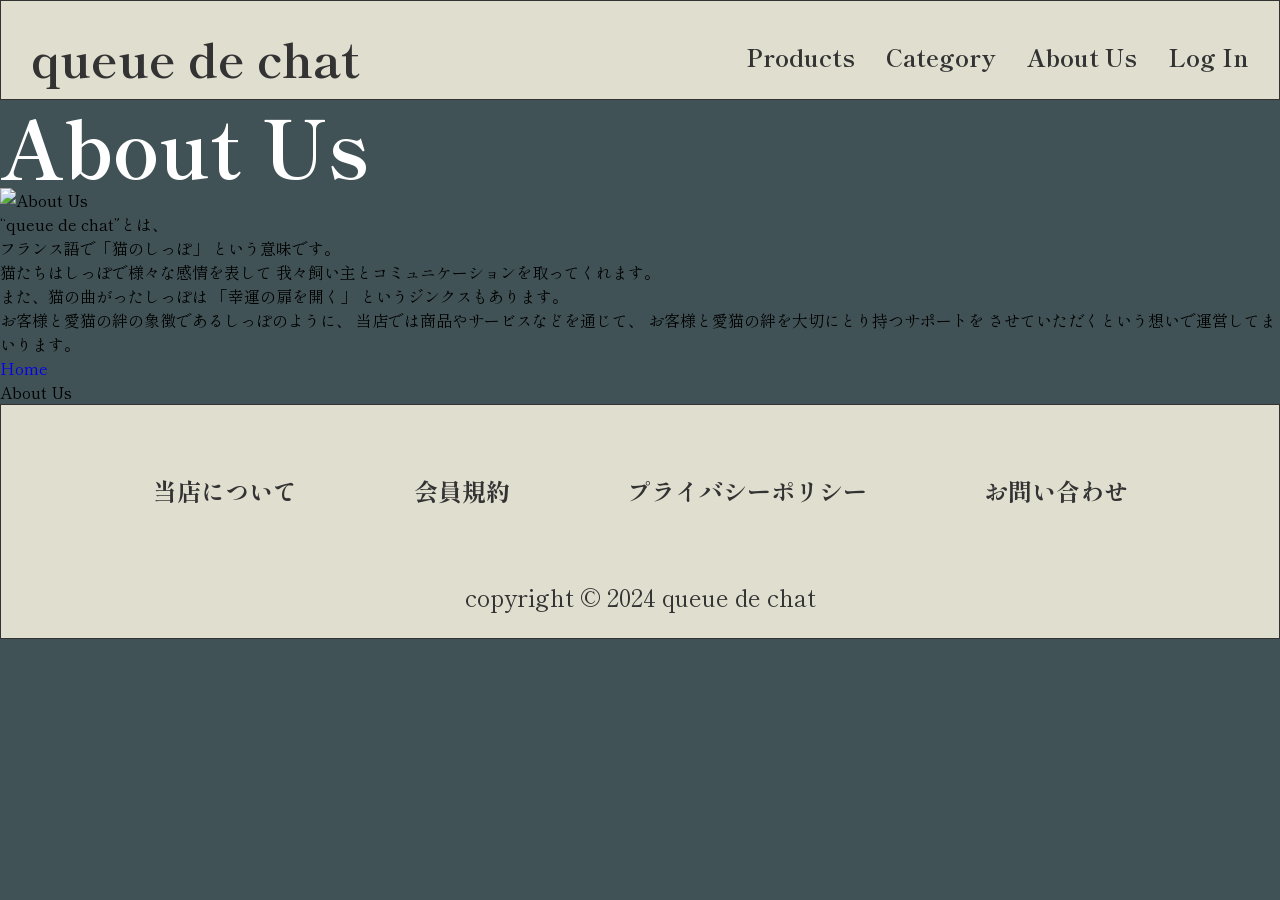
==== about_us.html @ 2f48c4e9 "Add files via upload" ====
<!DOCTYPE html>
<html lang="ja">

<head>
    <meta charset="UTF-8">
    <link rel="stylesheet" href="style.css" type="text/css">
    <title>queue de chat</title>
    <meta name="description" content="猫とあなたの暮らしを彩る。">
    <meta name="keywords" content="猫、オンライン、ショップ、動物、ペット">
    <link rel="preconnect" href="https://fonts.googleapis.com">
    <link rel="preconnect" href="https://fonts.gstatic.com" crossorigin>
    <link href="https://fonts.googleapis.com/css2?family=Shippori+Mincho:wght@400;700&display=swap" rel="stylesheet">
<script src="https://ajax.googleapis.com/ajax/libs/jquery/3.3.1/jquery.min.js"></script>
    <script>
    $(function(){
        $('#hamburger').on('click',function(){
        $('#hamburger').toggleClass("open");
            $('#header-menu,#overlay').slideToggle();
        });
    });
</script>       
</head>

<body>
<!-- ヘッダーここから -->
<header>
    <div id="header_inner">
        <h1>queue de chat</h1>

        <nav id="header-nav">
            <ul id="header-menu">
                <li><a href="products.html">Products</a></li>
                <li><a href="category.html">Category</a></li>
                <li><a href="about.html">About Us</a></li>
                <li><a href="login.html">Log In</a></li>
            </ul>
        </nav>
        <div id="overlay"></div>
        <div id="hamburger" class="hamburger">
            <span></span>
            <span></span>
            <span></span>
        </div>
    </div>
</header>
<!-- ヘッダーここまで -->


<!-- 自社紹介 ここから -->
<h2 class="about">About Us</h2>
<div class="detail">
    <div class="side_image"><img src="images/about_us.png" alt="About Us"></div>

    <div class="side_text">
    <p><span>“queue de chat”</span>とは、<br>
    フランス語で<span>「猫のしっぽ」</span>
    という意味です。<br>
    猫たちはしっぽで様々な感情を表して
    我々飼い主とコミュニケーションを取ってくれます。<br>
    また、猫の曲がったしっぽは
    <span>「幸運の扉を開く」</span>
    というジンクスもあります。</p>

    <p>お客様と愛猫の絆の象徴であるしっぽのように、
    当店では商品やサービスなどを通じて、
    お客様と愛猫の絆を大切にとり持つサポートを
    させていただくという想いで運営してまいります。</p>
    </div>

</div>
<!-- 自社紹介 ここまで -->

<!-- パンくずリスト ここから-->
<nav aria-label="Breadcrumb" class="breadcrumb">
    <ol>
        <li><a href="https://queue-de-chat.vercel.app/">Home</a></li>
        <li><span aria-current="page">About Us</span></li>
    </ol>
</nav>
<!-- パンくずリスト ここまで-->

<!-- フッターここから -->
<footer>
        <ul>
            <li><a href="#">当店について</a></li>
            <li><a href="#">会員規約</a></li>
            <li><a href="#">プライバシーポリシー</a></li>
            <li><a href="#">お問い合わせ</a></li>
        </ul>
        <p>copyright © 2024 queue de chat</p>
</footer>
<!-- フッターここまで -->
</body>


</html>
---- style.css ----
@charset "UTF-8";

/* ========================================
    リセットcss
========================================= */
*{margin:0;padding:0;line-height:calc(0.25rem + 1em + 0.25rem)}*,::before,::after{box-sizing:border-box}*:where(:not(fieldset,progress,meter)){border-width:0;border-style:solid;background-origin:border-box;background-repeat:no-repeat}html{block-size:100%;-webkit-text-size-adjust:none}@media (prefers-reduced-motion:no-preference){html:focus-within{scroll-behavior:smooth}}body{text-rendering:optimizeSpeed;min-block-size:100%}:where(img,svg,video,canvas,audio,iframe,embed,object){display:block}:where(img,svg,video){block-size:auto;max-inline-size:100%}:where(svg){stroke:none;fill:currentColor}:where(svg):where(:not([fill])){stroke:currentColor;fill:none;stroke-linecap:round;stroke-linejoin:round}:where(svg):where(:not([width])){inline-size:5rem}:where(input,button,textarea,select),:where(input[type="file"])::-webkit-file-upload-button{color:inherit;font:inherit;font-size:inherit;letter-spacing:inherit;word-spacing:inherit}:where(textarea){resize:vertical}@supports (resize:block){:where(textarea){resize:block}}:where(p,h1,h2,h3,h4,h5,h6){overflow-wrap:break-word}h1{font-size:2em}:where(ul,ol){list-style-position:inside}:where(ul,ol)[role="list"]{list-style:none}a:not([class]){text-decoration-skip-ink:auto}:where(a[href],area,button,input,label[for],select,summary,textarea,[tabindex]:not([tabindex*="-"])){cursor:pointer;touch-action:manipulation}:where(input[type="file"]){cursor:auto}:where(input[type="file"])::-webkit-file-upload-button,:where(input[type="file"])::file-selector-button{cursor:pointer}@media (prefers-reduced-motion:no-preference){:focus-visible{transition:outline-offset 145ms cubic-bezier(.25,0,.4,1)}:where(:not(:active)):focus-visible{transition-duration:0.25s}}:where(:not(:active)):focus-visible{outline-offset:5px}:where(button,button[type],input[type="button"],input[type="submit"],input[type="reset"]),:where(input[type="file"])::-webkit-file-upload-button,:where(input[type="file"])::file-selector-button{-webkit-tap-highlight-color:#fff0;-webkit-touch-callout:none;user-select:none;text-align:center}:where(button,button[type],input[type="button"],input[type="submit"],input[type="reset"])[disabled]{cursor:not-allowed}

/* ========================================
    全体設定
========================================= */
body {
    font-family: "Athelas", "Shippori Mincho", sans-serif, serif;
	-webkit-font-smoothing: antialiased;
	-moz-osx-font-smoothing: grayscale;
    background-color: #405256;
}

a {
	text-decoration: none;
}

li {
    list-style: none;
}

h2{
    font-size: 80px;
    font-weight: bold;
    color: #fff;
}

div#newitems dl dd.productname,
div#pickup dl dd.productname {
    text-align: center;
    color: #fff;
    font-size: 25px;
    font-weight: bold;
    margin-bottom: 22px;
}

div#newitems ul li a.productlink,
div#pickup ul li a.productlink {
    display: inline-block;
    color: #fff;
    font-weight: bold;
    font-size: 25px;
    background-color: #f9bc7f;
    border: 2px solid #fff; 
    line-height: 25px;
    padding: 16px 79px;
    margin: 0 84px 130px;
}


/* micro clearfix */
.cf:before,
.cf:after {
    content: " ";
    display: table;
}
.cf:after {clear: both;}


/* ========================================
    ヘッダー
========================================= */
header {
    width: 100%;
    height: 100px;
    border: 1px solid #333;
    background-color: #e0decf;
    position: relative;
}

header h1 {
    font-size: 48px;
    font-weight: bold;
    position: absolute;
    top: 28px;
    left: 30px;
    color: #333;
}

header nav {
    display: flex;
    justify-content: flex-end;
    margin-top: 40px;
}

header nav ul li {
    display: inline-flex;
    justify-content: center;
    font-size: 24px;
    font-weight: bold;
    color: #333;
    padding-left: 27px;
}

header nav ul li:last-child{
    margin-right: 30px;
}


header nav ul li a {
    color: #333;
}



/* ========================================
    ファーストビュー
========================================= */
div#firstview {
    width: 100%;
    height: 498px;
    background: url(images/queue-de-chat_top_image.png) no-repeat;
    background-size: 100%;
}


/* ========================================
    新商品
========================================= */
div#newitems {
    width: 100%;
    height: 762px;
}

div#newitems h2 {
    margin: 80px 0 68px 93px;
    display: flex;
    justify-content: flex-start;
}

div#newitems ul {
    display: flex;
    justify-content: flex-end;
}

div#newitems ul li {
    width: 390px;
    height: auto;
    justify-content: flex-end;
}

div#newitems ul li:last-child {
    margin-right: 145px;
    margin-left: 101px;
}

div#newitems dl dt {
    height: 277px;
    margin-bottom: 28px;
}



/* ========================================
    おすすめ商品
========================================= */
div#pickup {
    width: 100%;
    height: 676px;
}

div#pickup h2 {
    margin: 0 106px 71px 0;
    display: flex;
    justify-content: flex-end;
}

div#pickup ul {
    display: flex;
    justify-content: flex-start;
}

div#pickup ul li {
    width: 387px;
    height: auto;
    justify-content: flex-start;
    margin: 0 102px 147px;
}

div#pickup ul li:last-child{
    margin-left: 0;
}

div#pickup dl dt {
    height: 275px;
    margin-bottom: 24px;
}



/* ========================================
    カテゴリー
========================================= */
div#category {
    width: 100%;
    height: 1666px;
    display: flex;
    flex-direction: column;
    align-items: center;
}

div.x-container {
    position: relative;
    width: 100%;
    height: 1289px;
    margin: 50px auto;
    padding: 0;
}

.box {
    position: absolute;
    width: 383px;
    height: auto;
    padding: 20px;
    box-sizing: border-box;
}

.box1 {
    top: 0;
    left: 151px;
}

.box2 {
    top: 0;
    right: 151px;
}

.box3 {
    bottom: 0;
    left: 151px;
}

.box4 {
    bottom: 0;
    right: 151px;
}

.center-box {
    top: 50%;
    left: 50%;
    transform: translate(-50%, -50%);
}

div.x-container dl dd {
    text-align: center;
    color: #fff;
    font-size: 36px;
    font-weight: bold;
    margin-top: 25px;
    margin-bottom: 18px;
}

div.x-container dl span {
    display: block;
    text-align: center;
    color: #fff;
    font-size: 24px;
}

/* ========================================
    コラム
========================================= */
div#column {
    width: 100%;
    height: 661px;
    display: flex;
    flex-direction: column;
    align-items: center;
}

div#column h2 {
    margin-bottom: 86px;
}

div#column ul {
    display: flex;
    justify-content: center;
    gap: 53px;
}

div#column ul li {
    width: 343px;
    height: auto;
}

div#column ul li dl dt {
    margin-bottom: 27px;
}

div#column ul li dl dd {
    text-align: center;
    color: #fff;
    font-size: 26px;
    font-weight: bold;
    line-height: 39px;
}

/* ========================================
    フッター
========================================= */
footer {
    width: 100%;
    height: 235px;
    background-color: #e0decf;
    border: 1px solid #333;
    display: flex;
    flex-direction: column;
    align-items: center;
}

footer ul {
    margin-top: 70px;
    display: flex;
    gap: 117px;
}

footer ul li {
    display: flex;
    justify-content: center;
    font-size: 24px;
    font-weight: bold;
}

footer ul li a {
    color: #333;
}

footer p {
    text-align: center;
    font-size: 24px;
    color: #333;
    margin-top: 74px;
}
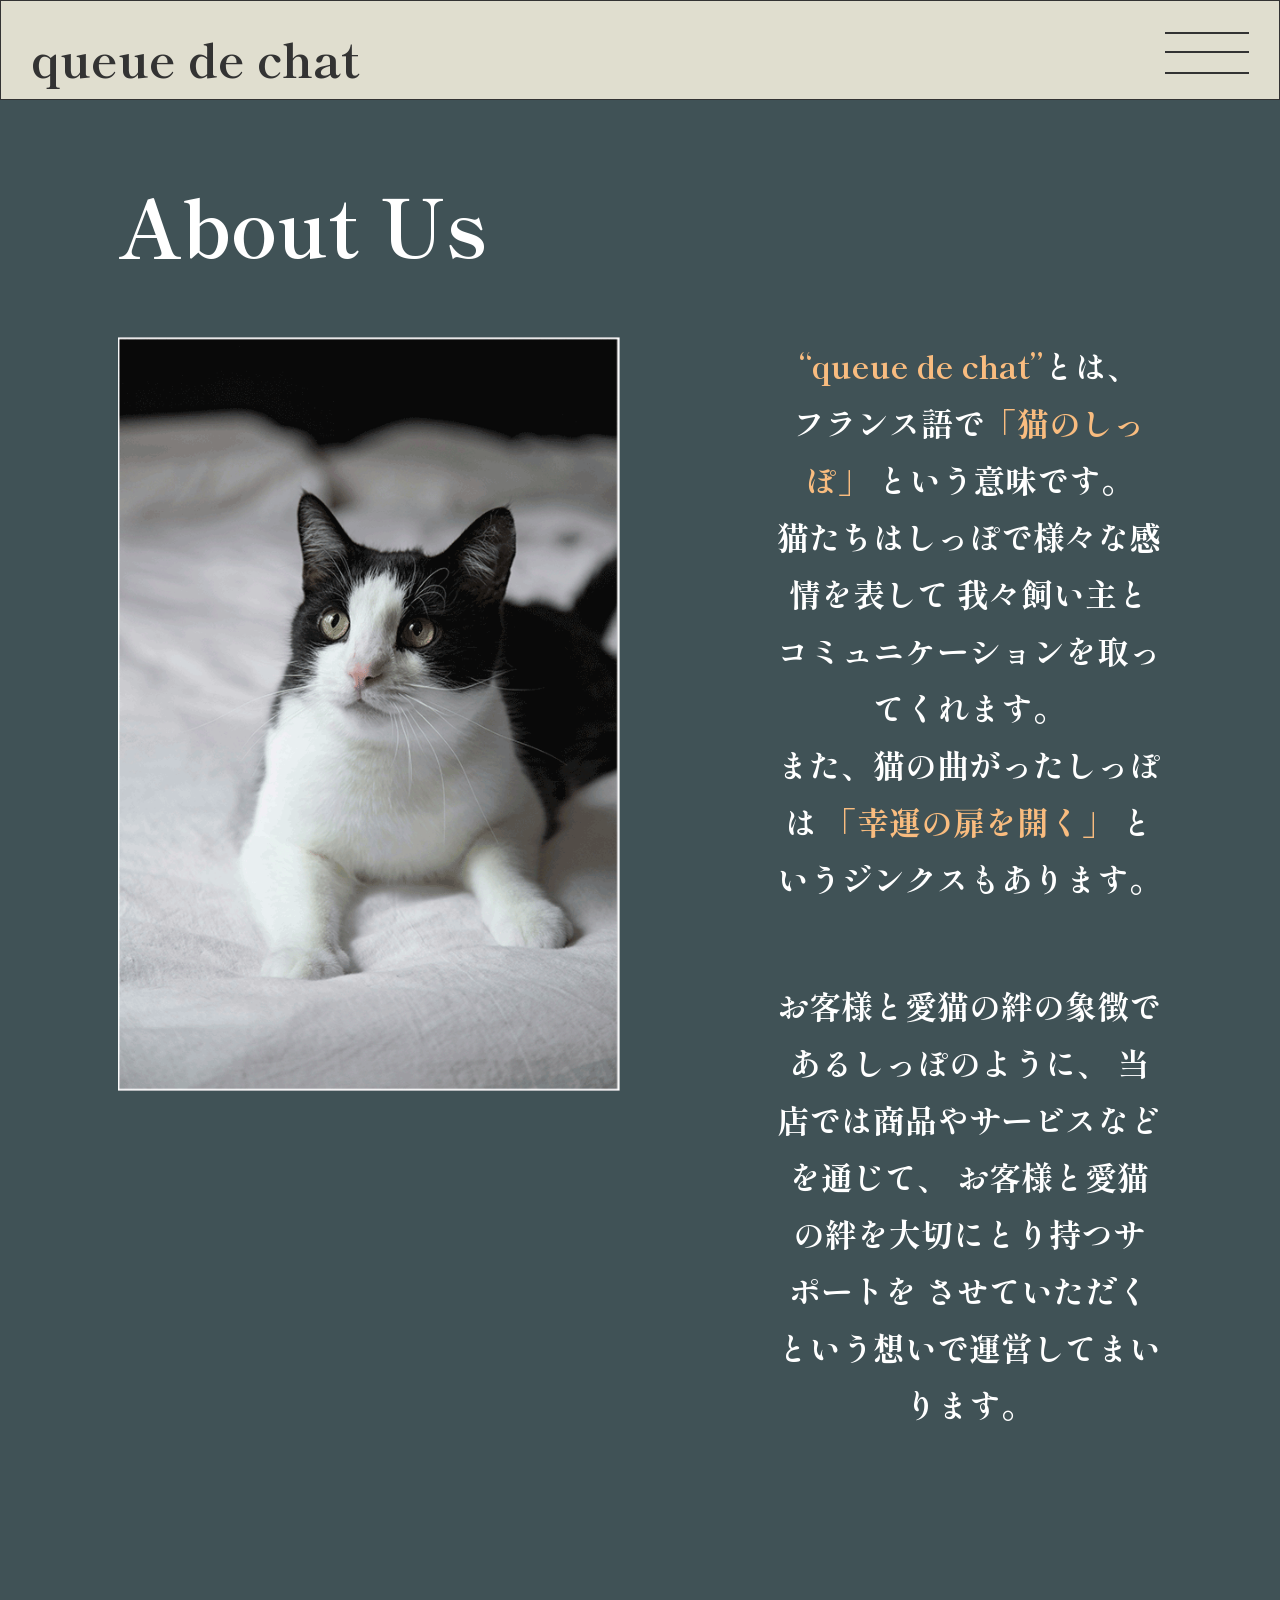
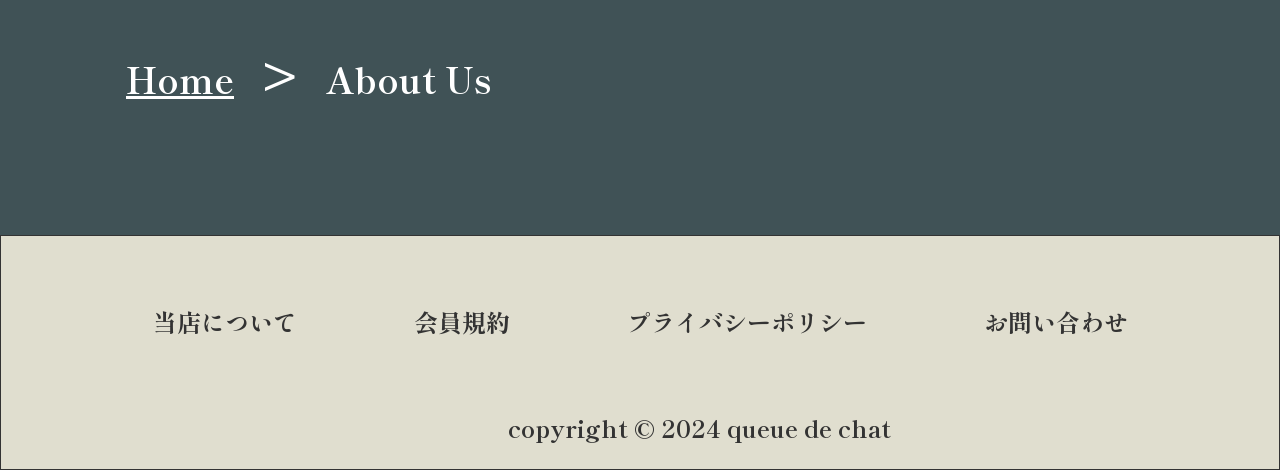
==== commit 842ba433: "Add files via upload" ====
--- a/about_us.html
+++ b/about_us.html
@@ -30,8 +30,8 @@
         <nav id="header-nav">
             <ul id="header-menu">
                 <li><a href="products.html">Products</a></li>
-                <li><a href="category.html">Category</a></li>
-                <li><a href="about.html">About Us</a></li>
+                <li><a href="#">Category</a></li>
+                <li><a href="about_us.html">About Us</a></li>
                 <li><a href="login.html">Log In</a></li>
             </ul>
         </nav>
--- a/style.css
+++ b/style.css
@@ -13,6 +13,7 @@
 	-webkit-font-smoothing: antialiased;
 	-moz-osx-font-smoothing: grayscale;
     background-color: #405256;
+    height: 100%;
 }
 
 a {
@@ -27,6 +28,20 @@
     font-size: 80px;
     font-weight: bold;
     color: #fff;
+}
+
+h3 {
+    font-size: 48px;
+    font-weight: bold;
+    color: #f9bc7f;
+}
+
+p {
+    font-size: 24px;
+    font-weight: bold;
+    color: #fff;
+    margin-left: 118px;
+    margin-bottom: 70px;
 }
 
 div#newitems dl dd.productname,
@@ -51,14 +66,71 @@
     margin: 0 84px 130px;
 }
 
-
-/* micro clearfix */
-.cf:before,
-.cf:after {
-    content: " ";
-    display: table;
-}
-.cf:after {clear: both;}
+div#grooming dl dd.productname,
+div#Dining dl dd.productname,
+div#Scratchers dl dd.productname,
+div#Toy dl dd.productname,
+div#Portable dl dd.productname {
+    text-align: center;
+    color: #fff;
+    font-size: 25px;
+    font-weight: bold;
+    margin-top: 26px;
+    margin-bottom: 20px;
+    line-height: 36px;
+}
+
+div#grooming dl dd.price,
+div#Dining dl dd.price,
+div#Scratchers dl dd.price,
+div#Toy dl dd.price,
+div#Portable dl dd.price {
+    text-align: center;
+    color: #fff;
+    font-size: 25px;
+    font-weight: bold;
+    margin-bottom: 70px;
+}
+
+
+/* ========================================
+    パンくずリスト
+========================================= */
+.breadcrumb {
+    padding: 0 0.5rem;
+}
+
+.breadcrumb ol {
+    display: flex;
+    flex-wrap: wrap;
+    list-style: none;
+    margin: 0 0 135px 118px;
+    padding: 0;
+    align-items: end;
+    font-size: 36px;
+    font-weight: bold;
+    color: #fff;
+}
+
+.breadcrumb li a {
+    color: #fff;
+    text-decoration: underline;
+    margin-right: 24px;
+}
+
+.breadcrumb li span {
+    margin-left: 25px;
+}
+
+
+.breadcrumb li:not(:last-child)::after {
+    display: inline-block;
+    margin: 0 0.25rem;
+    content: ">";
+    font-size: 46px;
+    font-weight: bold;
+    color: #fff;
+}
 
 
 /* ========================================
@@ -81,28 +153,79 @@
     color: #333;
 }
 
-header nav {
-    display: flex;
-    justify-content: flex-end;
-    margin-top: 40px;
-}
-
-header nav ul li {
-    display: inline-flex;
-    justify-content: center;
+nav#header-nav {
+    position: fixed;
+    top: 31px;
+    width: 100%;
+    z-index: 100;
+}
+nav#header-nav ul#header-menu {
+    /*最初はナビゲーションボタンは非表示*/
+    display: none;
+    list-style:none;
+}
+nav#header-nav ul#header-menu li a{
+    padding: 8px 20px;   
     font-size: 24px;
-    font-weight: bold;
-    color: #333;
-    padding-left: 27px;
-}
-
-header nav ul li:last-child{
-    margin-right: 30px;
-}
-
-
-header nav ul li a {
-    color: #333;
+    color: #fff;
+    display: block;
+    text-align: center;
+    text-decoration: none;
+}
+
+#overlay {
+    position: fixed;
+    top: 0;
+    left: 0;
+    width: 100%;
+    height: 100%;
+    background-color: rgba(0, 0, 0, 0.5);
+    z-index: 20;
+    display: none; /* 初期状態では非表示 */
+}
+.hamburger {
+    position: absolute;
+    top: 31px;
+    right:30px;
+    cursor: pointer;
+    width: 84px;
+    height: 40px;
+    z-index: 30;
+}
+.hamburger span {
+    /*3本の線を作る*/
+    transition: all .3s;
+    position: absolute;
+    height: 2px;
+    background-color: #333;
+    width:100%;
+    z-index: 10;
+}
+.hamburger span:nth-of-type(1) {
+    /*上の線の位置*/
+    top: 0px;
+}
+.hamburger span:nth-of-type(2) {
+    /*真ん中の線の位置*/
+    top: 19px;
+}
+.hamburger span:nth-of-type(3) {
+    /*下の線の位置*/
+    top: 40px;
+}
+.hamburger.open span:nth-of-type(1) {
+    /*openのとき、上の線を右斜めにする*/
+    top: 10px;
+    transform: translateY(6px) rotate(-33deg);
+}
+.hamburger.open span:nth-of-type(2) {
+    /*真ん中の線を消す*/
+    opacity: 0;
+}
+.hamburger.open span:nth-of-type(3) {
+    /*下の線を左斜めにする*/
+    top: 22px;
+    transform: translateY(-6px) rotate(33deg);
 }
 
 
@@ -300,6 +423,160 @@
 }
 
 /* ========================================
+    プロダクトページ
+========================================= */
+div#products h2 {
+    margin: 79px 0 79px 118px;
+}
+
+h3 {
+    margin: 70px 0 15px 118px;
+}
+
+div#grooming ul, div#Dining ul, div#Scratchers ul, div#Toy ul, div#Portable ul {
+    display: flex;
+    justify-content: center;
+    gap: 49px;
+}
+
+/* ========================================
+    自社紹介
+========================================= */
+h2.about {
+    margin: 79px 0 70px 118px;
+}
+
+.detail {
+    display: flex;
+    justify-content: center;
+    gap: 39px;
+}
+div.side_image{
+    margin-left: 118px;
+    width: 100%;
+    height: 849px;
+}
+
+div.side_text {
+    margin-right: 119px;
+    width: 100%;
+}
+
+div.side_text p {
+    font-size: 32px;
+    font-weight: semi-bold;
+    line-height: 57px;
+    text-align: center;
+    line-break: strict;
+}
+
+div.side_text span {
+    color: #f9bc7f;
+}
+
+div.detail {
+    margin-bottom: 149px;
+}
+
+/* ========================================
+    ログインページ
+========================================= */
+div.login_form h2 {
+    margin: 79px 0 150px 118px;
+}
+
+h3.membership_registration {
+    margin: 0 0 45px 118px;
+}
+
+div.login_form p{
+    font-size: 34px;
+    font-weight: semi-bold;
+    line-height: 54px;
+    color: #fff;
+    text-align: left;
+    margin: 0 0 100px 118px;
+}
+
+div.login_form a {
+    display: inline-block;
+    text-align: center;
+    color: #fff;
+    font-size: 32px;
+    font-weight: bold;
+    line-height: 32px;
+    background-color: #f9bc7f;
+    border: 2px solid #fff;
+    padding: 26px 160px;
+    margin: 0 424px 102px 424px;
+}
+
+h3.membership_login {
+    margin: 0 0 45px 118px;
+}
+
+form {
+    display: flex;
+    flex-direction: column;
+    align-items: center;
+}
+
+.form_box_mail, .form_box_password {
+    background-color: #fff;
+    width: 835px;
+    height: 83px;
+    border: 2px solid #e0decf;
+}
+
+.form_box_mail {
+    margin: 100px 265px 51px 265px;
+}
+
+.form_box_password {
+    margin: 0 265px 100px 265px;
+}
+
+.form_box_mail input, .form_box_password input {
+    width: 100%;
+    height: 100%;
+    border: none;
+    background-color: #fff;
+    font-size: 24px;
+    font-weight: semi-bold;
+    padding: 31px 0 33px 27px;
+}
+
+.form_box_mail input::placeholder, .form_box_password input::placeholder {
+    color: #e0decf;
+}
+
+div.login_form button {
+    display: inline-block;
+    height: 100%;
+    width: 518px;
+    color: #fff;
+    font-size: 30px;
+    font-weight: bold;
+    text-align: center;
+    background-color: #f9bc7f;
+    border: 2px solid #fff;
+    padding: 25px 198px;
+    margin: 0 424px 100px 424px;
+    white-space: nowrap;
+}
+
+p.forgot_guide a{
+    color: #fff;
+    font-size: 24px;
+    font-weight: bold;
+    margin: 0 265px 85px 0;
+    text-decoration: underline;
+}
+
+
+
+
+/* ========================================
     フッター
 ========================================= */
 footer {
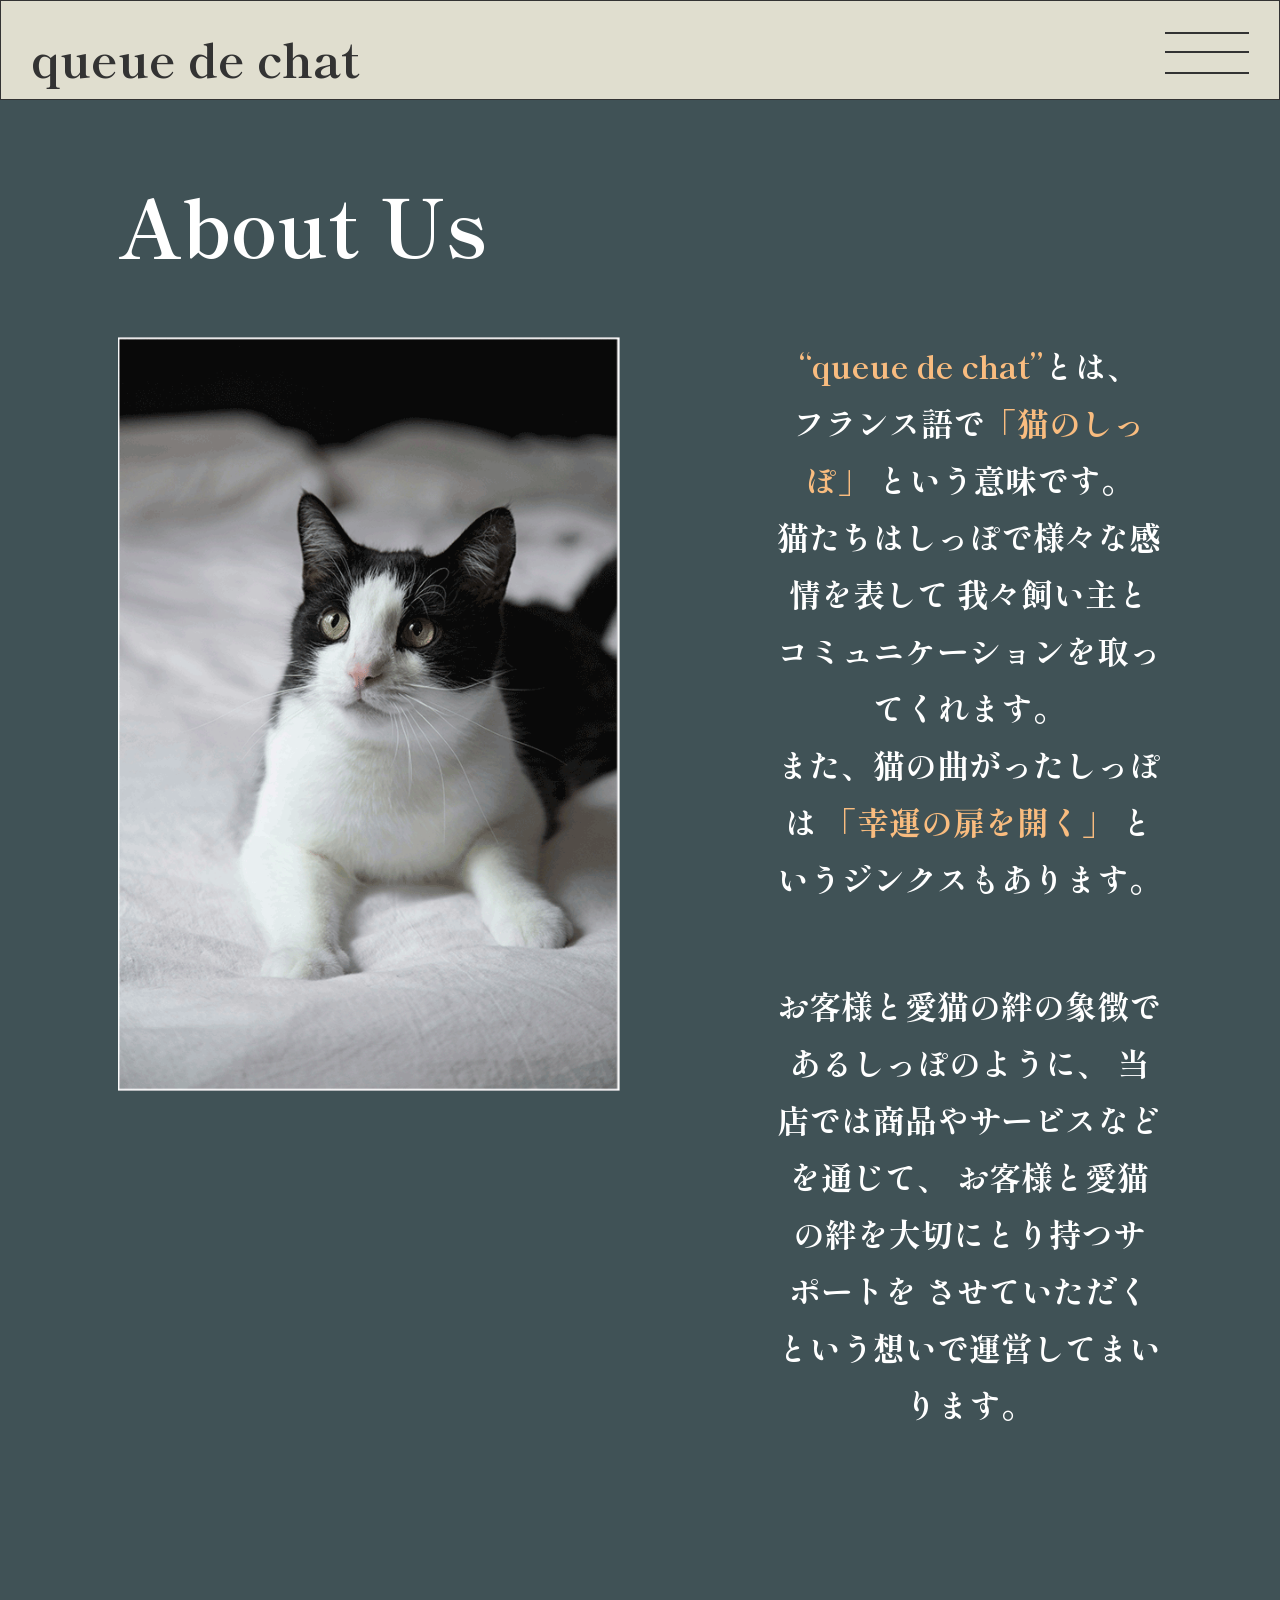
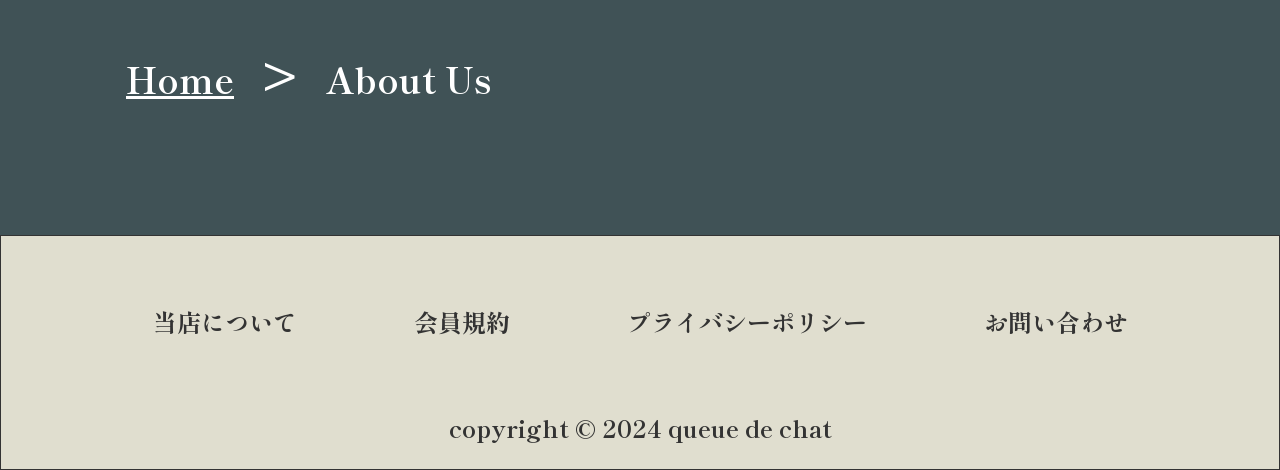
==== commit e706545b: "Add files via upload" ====
--- a/about_us.html
+++ b/about_us.html
@@ -3,6 +3,7 @@
 
 <head>
     <meta charset="UTF-8">
+    <meta name="viewport" content="width=device-width, initial-scale=1">
     <link rel="stylesheet" href="style.css" type="text/css">
     <title>queue de chat</title>
     <meta name="description" content="猫とあなたの暮らしを彩る。">
@@ -17,6 +18,11 @@
         $('#hamburger').toggleClass("open");
             $('#header-menu,#overlay').slideToggle();
         });
+        // メニュー内のリンクを押したらメニューを閉じる
+        $('#header-menu a').on('click',function(){
+            $('#hamburger').removeClass("open");
+            $('#header-menu,#overlay').hide();
+        });
     });
 </script>       
 </head>
@@ -30,7 +36,7 @@
         <nav id="header-nav">
             <ul id="header-menu">
                 <li><a href="products.html">Products</a></li>
-                <li><a href="#">Category</a></li>
+                <li><a href="index.html#category">Category</a></li>
                 <li><a href="about_us.html">About Us</a></li>
                 <li><a href="login.html">Log In</a></li>
             </ul>
--- a/style.css
+++ b/style.css
@@ -3,7 +3,13 @@
 /* ========================================
     リセットcss
 ========================================= */
-*{margin:0;padding:0;line-height:calc(0.25rem + 1em + 0.25rem)}*,::before,::after{box-sizing:border-box}*:where(:not(fieldset,progress,meter)){border-width:0;border-style:solid;background-origin:border-box;background-repeat:no-repeat}html{block-size:100%;-webkit-text-size-adjust:none}@media (prefers-reduced-motion:no-preference){html:focus-within{scroll-behavior:smooth}}body{text-rendering:optimizeSpeed;min-block-size:100%}:where(img,svg,video,canvas,audio,iframe,embed,object){display:block}:where(img,svg,video){block-size:auto;max-inline-size:100%}:where(svg){stroke:none;fill:currentColor}:where(svg):where(:not([fill])){stroke:currentColor;fill:none;stroke-linecap:round;stroke-linejoin:round}:where(svg):where(:not([width])){inline-size:5rem}:where(input,button,textarea,select),:where(input[type="file"])::-webkit-file-upload-button{color:inherit;font:inherit;font-size:inherit;letter-spacing:inherit;word-spacing:inherit}:where(textarea){resize:vertical}@supports (resize:block){:where(textarea){resize:block}}:where(p,h1,h2,h3,h4,h5,h6){overflow-wrap:break-word}h1{font-size:2em}:where(ul,ol){list-style-position:inside}:where(ul,ol)[role="list"]{list-style:none}a:not([class]){text-decoration-skip-ink:auto}:where(a[href],area,button,input,label[for],select,summary,textarea,[tabindex]:not([tabindex*="-"])){cursor:pointer;touch-action:manipulation}:where(input[type="file"]){cursor:auto}:where(input[type="file"])::-webkit-file-upload-button,:where(input[type="file"])::file-selector-button{cursor:pointer}@media (prefers-reduced-motion:no-preference){:focus-visible{transition:outline-offset 145ms cubic-bezier(.25,0,.4,1)}:where(:not(:active)):focus-visible{transition-duration:0.25s}}:where(:not(:active)):focus-visible{outline-offset:5px}:where(button,button[type],input[type="button"],input[type="submit"],input[type="reset"]),:where(input[type="file"])::-webkit-file-upload-button,:where(input[type="file"])::file-selector-button{-webkit-tap-highlight-color:#fff0;-webkit-touch-callout:none;user-select:none;text-align:center}:where(button,button[type],input[type="button"],input[type="submit"],input[type="reset"])[disabled]{cursor:not-allowed}
+*{
+    margin:0;padding:0;line-height:calc(
+        0.25rem + 1em + 0.25rem
+        )
+    }*,
+    ::before,::after{box-sizing:border-box}*:where(:not(fieldset,progress,meter)){border-width:0;border-style:solid;background-origin:border-box;background-repeat:no-repeat}html{block-size:100%;-webkit-text-size-adjust:none}@media (prefers-reduced-motion:no-preference){html:focus-within{scroll-behavior:smooth}}body{text-rendering:optimizeSpeed;min-block-size:100%}:where(img,svg,video,canvas,audio,iframe,embed,object){display:block}:where(img,svg,video){block-size:auto;max-inline-size:100%}:where(svg){stroke:none;fill:currentColor}:where(svg):where(:not([fill])){stroke:currentColor;fill:none;stroke-linecap:round;stroke-linejoin:round}:where(svg):where(:not([width])){inline-size:5rem}:where(input,button,textarea,select),:where(input[type="file"])::-webkit-file-upload-button{color:inherit;font:inherit;font-size:inherit;letter-spacing:inherit;word-spacing:inherit}:where(textarea){resize:vertical}@supports (resize:block){:where(textarea){resize:block}}:where(p,h1,h2,h3,h4,h5,h6){overflow-wrap:break-word}h1{font-size:2em}:where(ul,ol){list-style-position:inside}:where(ul,ol)[role="list"]{list-style:none}a:not([class]){text-decoration-skip-ink:auto}:where(a[href],area,button,input,label[for],select,summary,textarea,[tabindex]:not([tabindex*="-"])){cursor:pointer;touch-action:manipulation}:where(input[type="file"]){cursor:auto}:where(input[type="file"])::-webkit-file-upload-button,:where(input[type="file"])::file-selector-button{cursor:pointer}@media (prefers-reduced-motion:no-preference){:focus-visible{transition:outline-offset 145ms cubic-bezier(.25,0,.4,1)}:where(:not(:active)):focus-visible{transition-duration:0.25s}}:where(:not(:active)):focus-visible{outline-offset:5px}:where(button,button[type],input[type="button"],input[type="submit"],input[type="reset"]),:where(input[type="file"])::-webkit-file-upload-button,:where(input[type="file"])::file-selector-button{-webkit-tap-highlight-color:#fff0;-webkit-touch-callout:none;user-select:none;text-align:center}:where(button,button[type],
+input[type="button"],input[type="submit"],input[type="reset"])[disabled]{cursor:not-allowed}
 
 /* ========================================
     全体設定
@@ -14,6 +20,7 @@
 	-moz-osx-font-smoothing: grayscale;
     background-color: #405256;
     height: 100%;
+    max-width: 100%;
 }
 
 a {
@@ -235,9 +242,9 @@
 ========================================= */
 div#firstview {
     width: 100%;
-    height: 498px;
-    background: url(images/queue-de-chat_top_image.png) no-repeat;
-    background-size: 100%;
+    height: auto;
+    aspect-ratio: 1365 / 496;
+    background: url(images/queue-de-chat_top_image.png) no-repeat center / contain;
 }
 
 
@@ -499,7 +506,8 @@
 }
 
 div.login_form a {
-    display: inline-block;
+    display: block;
+    width: fit-content;
     text-align: center;
     color: #fff;
     font-size: 32px;
@@ -508,7 +516,7 @@
     background-color: #f9bc7f;
     border: 2px solid #fff;
     padding: 26px 160px;
-    margin: 0 424px 102px 424px;
+    margin: 0 auto 102px;
 }
 
 h3.membership_login {
@@ -529,11 +537,11 @@
 }
 
 .form_box_mail {
-    margin: 100px 265px 51px 265px;
+    margin: 100px auto 51px;
 }
 
 .form_box_password {
-    margin: 0 265px 100px 265px;
+    margin: 0 auto 100px;
 }
 
 .form_box_mail input, .form_box_password input {
@@ -561,7 +569,7 @@
     background-color: #f9bc7f;
     border: 2px solid #fff;
     padding: 25px 198px;
-    margin: 0 424px 100px 424px;
+    margin: 0 auto 100px;
     white-space: nowrap;
 }
 
@@ -610,5 +618,630 @@
     text-align: center;
     font-size: 24px;
     color: #333;
-    margin-top: 74px;
-}
+    margin: 74px 0 0;
+}
+
+
+/* ========================================
+    レスポンシブ対応
+========================================= */
+
+/* ---------- タブレット・小型PC（〜1200px） ---------- */
+@media (max-width: 1200px) {
+    h2 {
+        font-size: 56px;
+    }
+
+    /* 新商品 */
+    div#newitems {
+        height: auto;
+        padding-bottom: 80px;
+    }
+
+    div#newitems h2 {
+        margin: 60px 40px 50px;
+    }
+
+    div#newitems ul {
+        justify-content: center;
+        gap: 48px;
+        padding: 0 40px;
+    }
+
+    div#newitems ul li {
+        width: min(390px, 45%);
+    }
+
+    div#newitems ul li:last-child {
+        margin-right: 0;
+        margin-left: 0;
+    }
+
+    div#newitems dl dt {
+        height: auto;
+        margin-bottom: 24px;
+    }
+
+    div#newitems ul li a.productlink,
+    div#pickup ul li a.productlink {
+        display: block;
+        margin: 0 0 40px;
+        padding: 14px 0;
+        text-align: center;
+    }
+
+    /* おすすめ商品 */
+    div#pickup {
+        height: auto;
+        padding-bottom: 80px;
+    }
+
+    div#pickup h2 {
+        margin: 0 40px 50px;
+    }
+
+    div#pickup ul {
+        justify-content: center;
+        gap: 48px;
+        padding: 0 40px;
+    }
+
+    div#pickup ul li {
+        width: min(387px, 45%);
+        margin: 0;
+    }
+
+    div#pickup dl dt {
+        height: auto;
+        margin-bottom: 24px;
+    }
+
+    /* カテゴリー */
+    div#category {
+        height: auto;
+        padding-bottom: 80px;
+    }
+
+    div.x-container {
+        height: auto;
+        margin: 40px auto 0;
+        padding: 0 40px;
+    }
+
+    div.x-container ul {
+        display: grid;
+        grid-template-columns: repeat(2, minmax(0, 1fr));
+        gap: 32px;
+    }
+
+    .box {
+        position: static;
+        width: auto;
+    }
+
+    .box.center-box {
+        grid-column: 1 / -1;
+        transform: none;
+    }
+
+    .box img {
+        margin: 0 auto;
+    }
+
+    /* コラム */
+    div#column {
+        height: auto;
+        padding: 20px 40px 80px;
+    }
+
+    div#column h2 {
+        margin-bottom: 50px;
+    }
+
+    div#column ul {
+        width: 100%;
+        gap: 24px;
+    }
+
+    div#column ul li {
+        flex: 1 1 0;
+        width: auto;
+        min-width: 0;
+    }
+
+    /* プロダクトページ */
+    div#products h2 {
+        margin: 60px 40px;
+    }
+
+    h3 {
+        margin: 60px 40px 15px;
+    }
+
+    div#grooming p,
+    div#Dining p,
+    div#Scratchers p,
+    div#Toy p,
+    div#Portable p {
+        margin: 0 40px 30px;
+    }
+
+    div#grooming ul,
+    div#Dining ul,
+    div#Scratchers ul,
+    div#Toy ul,
+    div#Portable ul {
+        flex-wrap: wrap;
+        gap: 40px;
+        padding: 0 40px;
+    }
+
+    div#grooming ul li,
+    div#Dining ul li,
+    div#Scratchers ul li,
+    div#Toy ul li,
+    div#Portable ul li {
+        width: min(345px, 45%);
+    }
+
+    /* 自社紹介 */
+    h2.about {
+        margin: 60px 40px;
+    }
+
+    .detail {
+        padding: 0 40px;
+        gap: 40px;
+    }
+
+    div.side_image {
+        margin-left: 0;
+        height: auto;
+    }
+
+    div.side_text {
+        margin-right: 0;
+    }
+
+    div.side_text p {
+        font-size: 24px;
+        line-height: 1.9;
+    }
+
+    /* ログインページ */
+    div.login_form h2 {
+        margin: 60px 40px 80px;
+    }
+
+    h3.membership_registration,
+    h3.membership_login {
+        margin: 0 40px 25px;
+    }
+
+    div.login_form p {
+        font-size: 26px;
+        line-height: 1.8;
+        margin: 0 40px 60px;
+    }
+
+    div.login_form a {
+        display: block;
+        width: min(518px, calc(100% - 80px));
+        font-size: 24px;
+        padding: 20px 0;
+        margin: 0 auto 60px;
+    }
+
+    .form_box_mail,
+    .form_box_password {
+        width: min(835px, calc(100% - 80px));
+        height: 70px;
+    }
+
+    .form_box_mail {
+        margin: 60px 0 30px;
+    }
+
+    .form_box_password {
+        margin: 0 0 60px;
+    }
+
+    .form_box_mail input,
+    .form_box_password input {
+        padding: 20px;
+    }
+
+    div.login_form button {
+        width: min(518px, calc(100% - 80px));
+        height: auto;
+        padding: 20px 0;
+        margin: 0 0 60px;
+    }
+
+    p.forgot_guide {
+        margin: 0 40px 80px;
+    }
+
+    p.forgot_guide a {
+        margin: 0;
+    }
+
+    /* パンくずリスト */
+    .breadcrumb ol {
+        margin: 0 0 80px 40px;
+    }
+
+    /* フッター */
+    footer ul {
+        gap: 20px 48px;
+        flex-wrap: wrap;
+        justify-content: center;
+        padding: 0 40px;
+    }
+}
+
+/* ---------- スマートフォン（〜768px） ---------- */
+@media (max-width: 768px) {
+    h2 {
+        font-size: 40px;
+    }
+
+    h3 {
+        font-size: 30px;
+    }
+
+    /* ヘッダー */
+    header {
+        height: 72px;
+    }
+
+    header h1 {
+        top: 50%;
+        left: 20px;
+        transform: translateY(-50%);
+        font-size: 28px;
+    }
+
+    nav#header-nav {
+        top: 72px;
+    }
+
+    nav#header-nav ul#header-menu {
+        background-color: #405256;
+        border-top: 1px solid rgba(255, 255, 255, 0.3);
+    }
+
+    nav#header-nav ul#header-menu li a {
+        padding: 16px 20px;
+        font-size: 18px;
+        border-bottom: 1px solid rgba(255, 255, 255, 0.2);
+    }
+
+    .hamburger {
+        top: 50%;
+        right: 20px;
+        width: 40px;
+        height: 28px;
+        transform: translateY(-50%);
+    }
+
+    .hamburger span:nth-of-type(1) {
+        top: 0;
+    }
+
+    .hamburger span:nth-of-type(2) {
+        top: 13px;
+    }
+
+    .hamburger span:nth-of-type(3) {
+        top: 26px;
+    }
+
+    .hamburger.open span:nth-of-type(1) {
+        top: 13px;
+        transform: rotate(-45deg);
+    }
+
+    .hamburger.open span:nth-of-type(3) {
+        top: 13px;
+        transform: rotate(45deg);
+    }
+
+    /* 新商品・おすすめ商品 */
+    div#newitems h2,
+    div#pickup h2 {
+        justify-content: center;
+        margin: 48px 0 36px;
+    }
+
+    div#newitems,
+    div#pickup {
+        padding-bottom: 40px;
+    }
+
+    div#pickup h2 {
+        margin-top: 40px;
+    }
+
+    div#newitems ul,
+    div#pickup ul {
+        flex-direction: column;
+        align-items: center;
+        gap: 48px;
+        padding: 0 24px;
+    }
+
+    div#newitems ul li,
+    div#newitems ul li:last-child,
+    div#pickup ul li,
+    div#pickup ul li:last-child {
+        width: 100%;
+        max-width: 390px;
+        margin: 0;
+    }
+
+    div#newitems dl dd.productname,
+    div#pickup dl dd.productname {
+        font-size: 20px;
+        margin-bottom: 16px;
+    }
+
+    div#newitems ul li a.productlink,
+    div#pickup ul li a.productlink {
+        font-size: 20px;
+        margin-bottom: 0;
+    }
+
+    /* カテゴリー */
+    div#category {
+        padding-bottom: 40px;
+    }
+
+    div#category h2 {
+        text-align: center;
+    }
+
+    div.x-container {
+        padding: 0 24px;
+        margin-top: 36px;
+    }
+
+    div.x-container ul {
+        grid-template-columns: 1fr;
+        gap: 24px;
+    }
+
+    .box.center-box {
+        grid-column: auto;
+    }
+
+    div.x-container dl dd {
+        font-size: 24px;
+        margin-top: 16px;
+        margin-bottom: 10px;
+    }
+
+    div.x-container dl span {
+        font-size: 18px;
+    }
+
+    /* コラム */
+    div#column {
+        padding: 0 24px 48px;
+    }
+
+    div#column h2 {
+        margin-bottom: 36px;
+        text-align: center;
+    }
+
+    div#column ul {
+        flex-direction: column;
+        align-items: center;
+        gap: 40px;
+    }
+
+    div#column ul li {
+        flex: none;
+        width: 100%;
+        max-width: 343px;
+    }
+
+    div#column ul li dl dd {
+        font-size: 20px;
+        line-height: 1.8;
+    }
+
+    /* プロダクトページ */
+    div#products h2 {
+        margin: 48px 24px;
+    }
+
+    h3 {
+        margin: 48px 24px 12px;
+    }
+
+    div#grooming p,
+    div#Dining p,
+    div#Scratchers p,
+    div#Toy p,
+    div#Portable p {
+        margin: 0 24px 24px;
+        font-size: 18px;
+    }
+
+    div#grooming ul,
+    div#Dining ul,
+    div#Scratchers ul,
+    div#Toy ul,
+    div#Portable ul {
+        flex-direction: column;
+        align-items: center;
+        gap: 40px;
+        padding: 0 24px;
+    }
+
+    div#grooming ul li,
+    div#Dining ul li,
+    div#Scratchers ul li,
+    div#Toy ul li,
+    div#Portable ul li {
+        width: 100%;
+        max-width: 345px;
+    }
+
+    div#grooming dl dd.productname,
+    div#Dining dl dd.productname,
+    div#Scratchers dl dd.productname,
+    div#Toy dl dd.productname,
+    div#Portable dl dd.productname {
+        font-size: 20px;
+        line-height: 1.7;
+        margin-top: 20px;
+        margin-bottom: 12px;
+    }
+
+    div#grooming dl dd.price,
+    div#Dining dl dd.price,
+    div#Scratchers dl dd.price,
+    div#Toy dl dd.price,
+    div#Portable dl dd.price {
+        font-size: 20px;
+        margin-bottom: 24px;
+    }
+
+    /* 自社紹介 */
+    h2.about {
+        margin: 48px 24px 32px;
+    }
+
+    .detail {
+        flex-direction: column;
+        gap: 32px;
+        padding: 0 24px;
+    }
+
+    div.detail {
+        margin-bottom: 60px;
+    }
+
+    div.side_image {
+        width: 100%;
+        max-width: 420px;
+        height: auto;
+        margin: 0 auto;
+    }
+
+    div.side_text {
+        width: 100%;
+    }
+
+    div.side_text p {
+        font-size: 18px;
+        line-height: 2;
+        text-align: left;
+        margin: 0 0 24px;
+    }
+
+    /* ログインページ */
+    div.login_form h2 {
+        margin: 48px 24px;
+    }
+
+    h3.membership_registration,
+    h3.membership_login {
+        margin: 0 24px 20px;
+    }
+
+    div.login_form p {
+        font-size: 18px;
+        line-height: 1.8;
+        margin: 0 24px 32px;
+    }
+
+    div.login_form a {
+        width: calc(100% - 48px);
+        font-size: 20px;
+        padding: 16px 0;
+        margin: 0 auto 40px;
+    }
+
+    .form_box_mail,
+    .form_box_password {
+        width: calc(100% - 48px);
+        height: 60px;
+    }
+
+    .form_box_mail {
+        margin: 40px 0 20px;
+    }
+
+    .form_box_password {
+        margin: 0 0 40px;
+    }
+
+    .form_box_mail input,
+    .form_box_password input {
+        font-size: 18px;
+        padding: 18px 16px;
+    }
+
+    div.login_form button {
+        width: calc(100% - 48px);
+        font-size: 20px;
+        padding: 16px 0;
+        margin: 0 0 48px;
+    }
+
+    p.forgot_guide {
+        margin: 0 24px 48px;
+    }
+
+    p.forgot_guide a {
+        font-size: 16px;
+        margin: 0;
+    }
+
+    /* パンくずリスト */
+    .breadcrumb {
+        padding: 0 24px;
+    }
+
+    .breadcrumb ol {
+        margin: 0 0 48px;
+        font-size: 18px;
+    }
+
+    .breadcrumb li a {
+        margin-right: 8px;
+    }
+
+    .breadcrumb li span {
+        margin-left: 8px;
+    }
+
+    .breadcrumb li:not(:last-child)::after {
+        margin: 0 4px;
+        font-size: 20px;
+    }
+
+    /* フッター */
+    footer {
+        height: auto;
+        padding: 40px 24px;
+    }
+
+    footer ul {
+        margin-top: 0;
+        gap: 16px 24px;
+    }
+
+    footer ul li {
+        font-size: 16px;
+    }
+
+    footer p {
+        margin: 28px 0 0;
+        font-size: 14px;
+    }
+}
